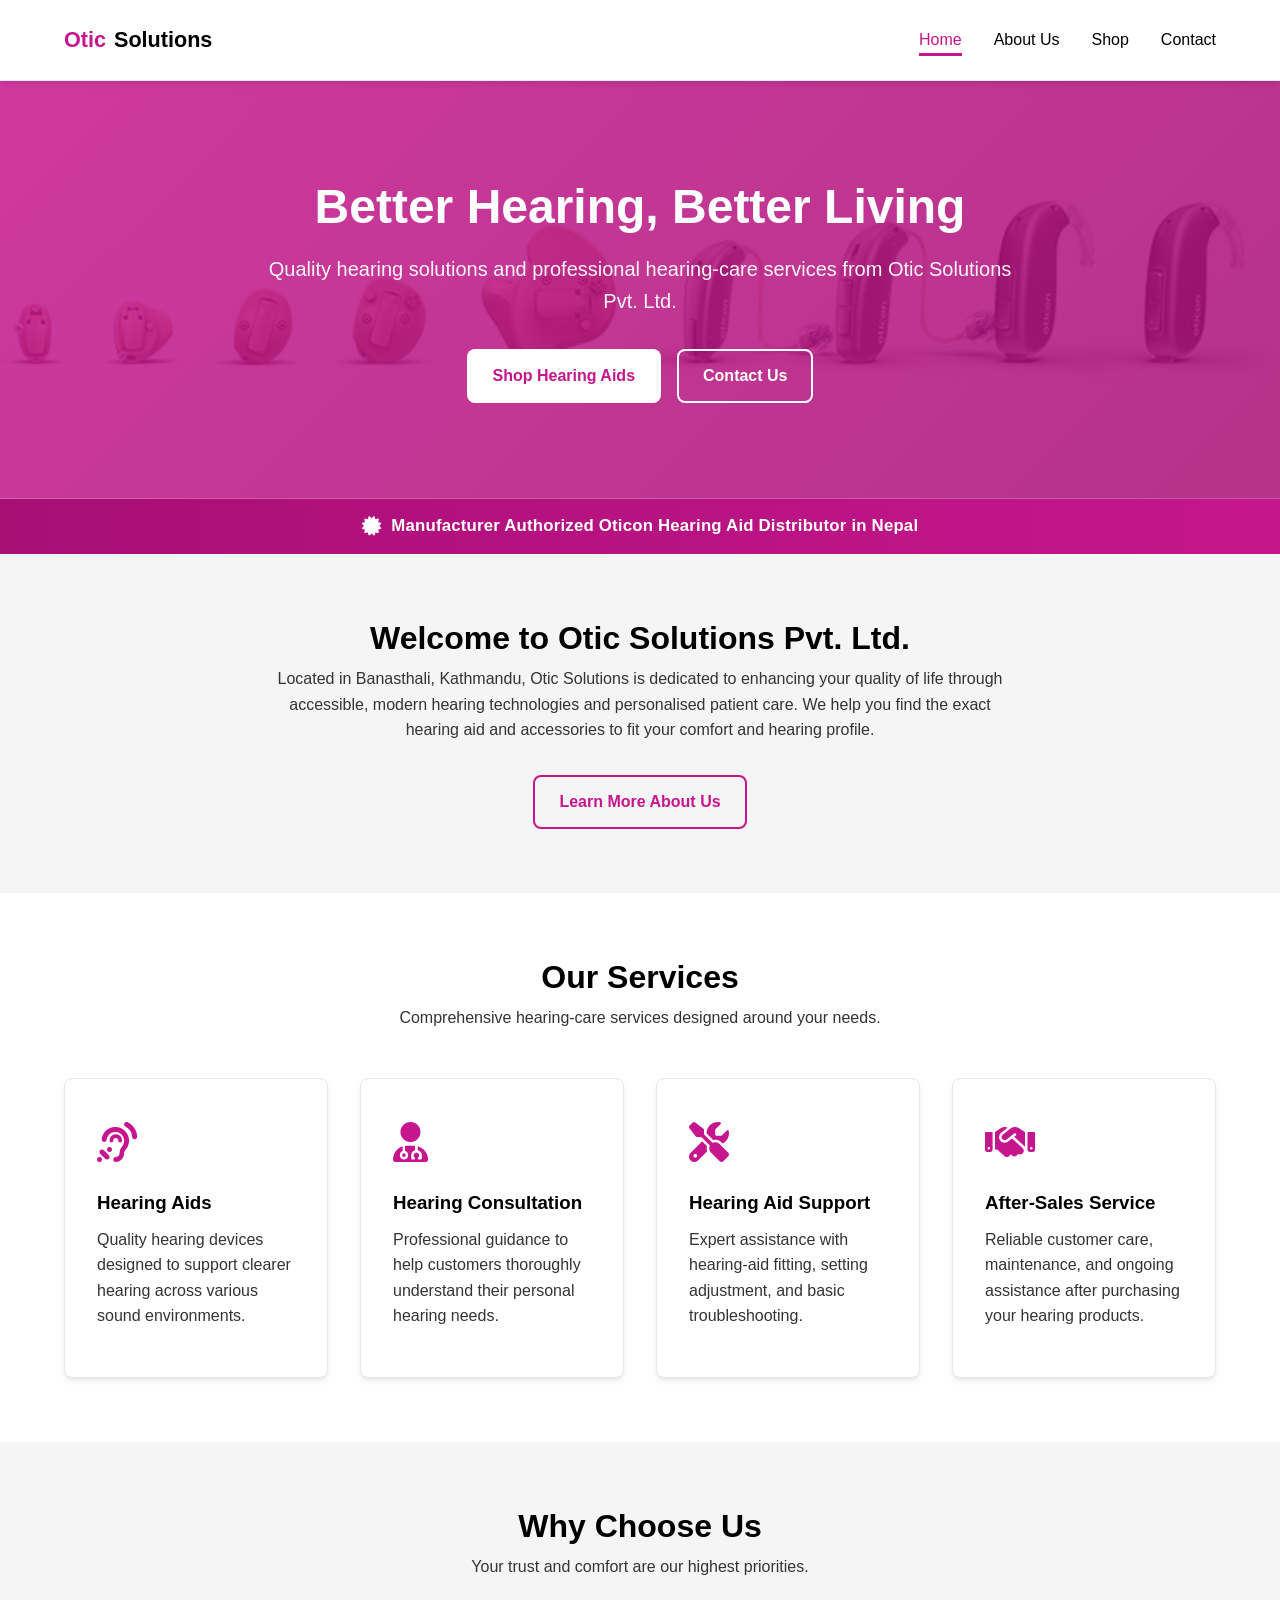
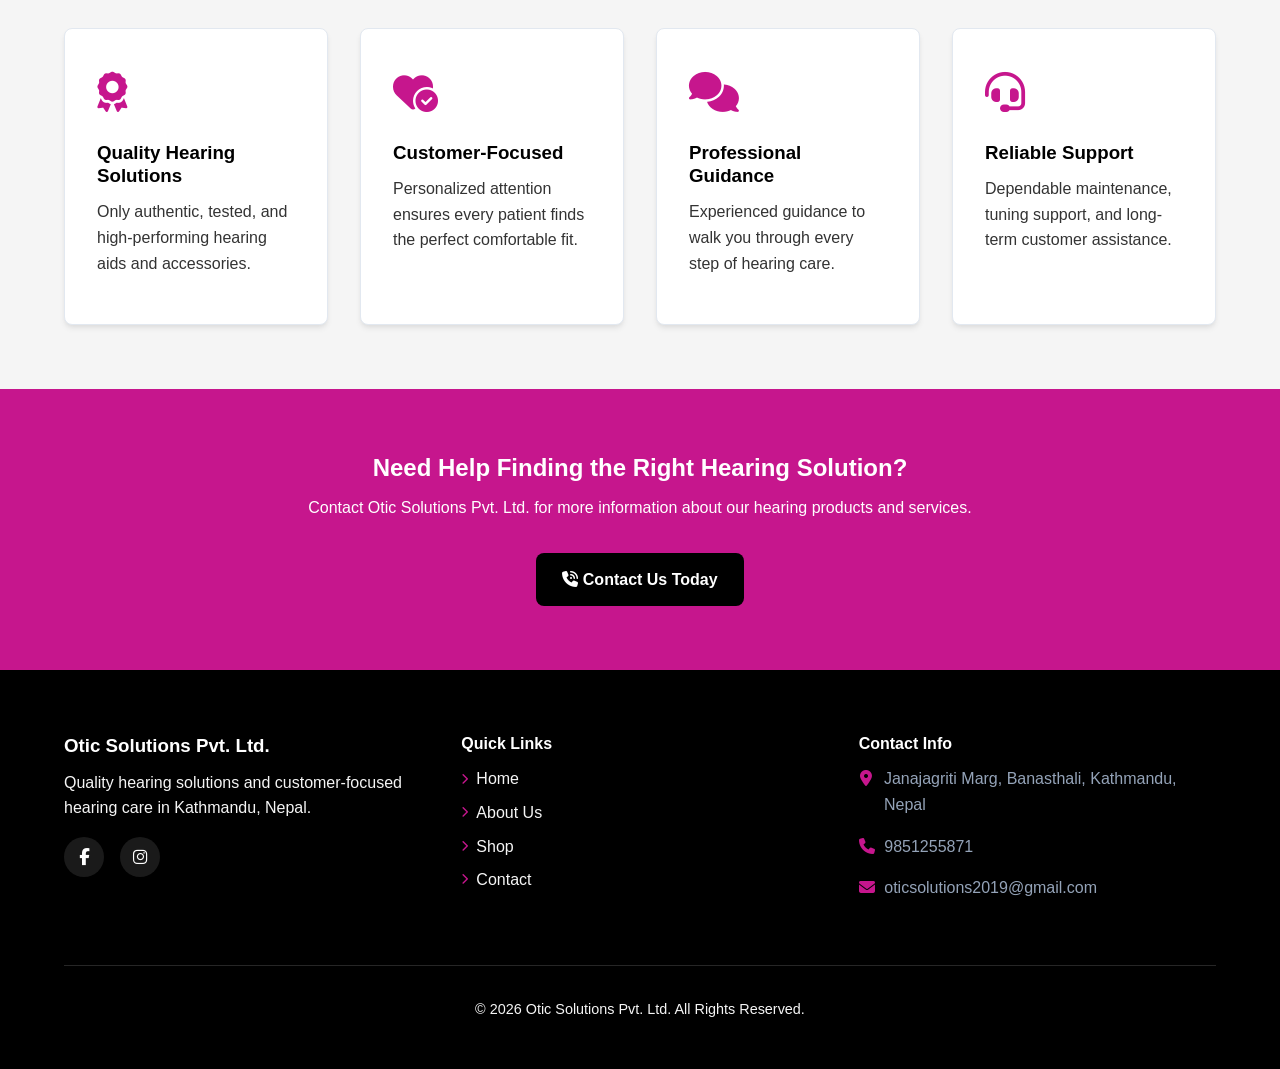
==== index.html @ f278d779 "first commit" ====
<!doctype html>
<html lang="en">
  <head>
    <meta charset="UTF-8" />
    <meta name="viewport" content="width=device-width, initial-scale=1.0" />
    <meta
      name="description"
      content="Otic Solutions Pvt. Ltd. provides quality hearing aids and expert hearing care services in Banasthali, Kathmandu, Nepal."
    />
    <title>Otic Solutions Pvt. Ltd.</title>
    <link
      rel="stylesheet"
      href="https://cdnjs.cloudflare.com/ajax/libs/font-awesome/6.5.2/css/all.min.css"
      integrity="sha512-Evv84Mr4kqVGRNSgIGL/F/aIDqQb7xQ2vcrdIwxfjThSH8CSR7PBEakCr51Ck+w+/U6swU2Im1vVX0SVk9ABhg=="
      crossorigin="anonymous"
      referrerpolicy="no-referrer"
    />
    <link rel="stylesheet" href="css/style.css" />
    <link rel="stylesheet" href="https://cdnjs.cloudflare.com/ajax/libs/font-awesome/6.5.2/css/all.min.css"
>
  </head>
  <body>
    <header class="header">
      <div class="container nav-container">
        <a href="index.html" class="logo">Otic <span>Solutions</span></a>
        <button
          class="hamburger"
          id="hamburger-btn"
          aria-label="Toggle navigation"
        >
          <span></span>
          <span></span>
          <span></span>
        </button>
        <ul class="nav-menu" id="nav-menu">
          <li><a href="index.html" class="nav-link active">Home</a></li>
          <li><a href="about.html" class="nav-link">About Us</a></li>
          <li><a href="shop.html" class="nav-link">Shop</a></li>
          <li><a href="contact.html" class="nav-link">Contact</a></li>
        </ul>
      </div>
    </header>

    <section class="hero">
      <div class="container hero-content">
        <h1>Better Hearing, Better Living</h1>
        <p>
          Quality hearing solutions and professional hearing-care services from
          Otic Solutions Pvt. Ltd.
        </p>
        <div class="hero-buttons">
          <a href="shop.html" class="btn btn-primary">Shop Hearing Aids</a>
          <a
            href="contact.html"
            class="btn btn-outline"
            style="color: white; border-color: white"
            >Contact Us</a
          >
        </div>
      </div>
    </section>

    <div class="trust-badge">
      <div class="container trust-badge-inner">
        <i class="fa-solid fa-certificate"></i>
        <span>Manufacturer Authorized Oticon Hearing Aid Distributor in Nepal</span>
      </div>
    </div>

    <section class="section">
      <div class="container" style="text-align: center; max-width: 800px">
        <h2 class="section-title">Welcome to Otic Solutions Pvt. Ltd.</h2>
        <p>
          Located in Banasthali, Kathmandu, Otic Solutions is dedicated to
          enhancing your quality of life through accessible, modern hearing
          technologies and personalised patient care. We help you find the exact
          hearing aid and accessories to fit your comfort and hearing profile.
        </p>
        <a href="about.html" class="btn btn-outline" style="margin-top: 1rem"
          >Learn More About Us</a
        >
      </div>
    </section>

    <section class="section" style="background-color: #fff">
      <div class="container">
        <h2 class="section-title">Our Services</h2>
        <p class="section-subtitle">
          Comprehensive hearing-care services designed around your needs.
        </p>
        <div class="grid grid-4">
          <div class="card">
            <div class="card-icon"><i class="fa-solid fa-ear-listen"></i></div>
            <h3>Hearing Aids</h3>
            <p>
              Quality hearing devices designed to support clearer hearing across
              various sound environments.
            </p>
          </div>
          <div class="card">
            <div class="card-icon"><i class="fa-solid fa-user-doctor"></i></div>
            <h3>Hearing Consultation</h3>
            <p>
              Professional guidance to help customers thoroughly understand
              their personal hearing needs.
            </p>
          </div>
          <div class="card">
            <div class="card-icon"><i class="fa-solid fa-screwdriver-wrench"></i></div>
            <h3>Hearing Aid Support</h3>
            <p>
              Expert assistance with hearing-aid fitting, setting adjustment,
              and basic troubleshooting.
            </p>
          </div>
          <div class="card">
            <div class="card-icon"><i class="fa-solid fa-handshake"></i></div>
            <h3>After-Sales Service</h3>
            <p>
              Reliable customer care, maintenance, and ongoing assistance after
              purchasing your hearing products.
            </p>
          </div>
        </div>
      </div>
    </section>

    <section class="section">
      <div class="container">
        <h2 class="section-title">Why Choose Us</h2>
        <p class="section-subtitle">
          Your trust and comfort are our highest priorities.
        </p>
        <div class="grid grid-4">
          <div class="card">
            <div class="card-icon"><i class="fa-solid fa-award"></i></div>
            <h3>Quality Hearing Solutions</h3>
            <p>
              Only authentic, tested, and high-performing hearing aids and
              accessories.
            </p>
          </div>
          <div class="card">
            <div class="card-icon"><i class="fa-solid fa-heart-circle-check"></i></div>
            <h3>Customer-Focused</h3>
            <p>
              Personalized attention ensures every patient finds the perfect
              comfortable fit.
            </p>
          </div>
          <div class="card">
            <div class="card-icon"><i class="fa-solid fa-comments"></i></div>
            <h3>Professional Guidance</h3>
            <p>
              Experienced guidance to walk you through every step of hearing
              care.
            </p>
          </div>
          <div class="card">
            <div class="card-icon"><i class="fa-solid fa-headset"></i></div>
            <h3>Reliable Support</h3>
            <p>
              Dependable maintenance, tuning support, and long-term customer
              assistance.
            </p>
          </div>
        </div>
      </div>
    </section>

    <section class="section cta-section">
      <div class="container">
        <h2>Need Help Finding the Right Hearing Solution?</h2>
        <p>
          Contact Otic Solutions Pvt. Ltd. for more information about our
          hearing products and services.
        </p>
        <a href="contact.html" class="btn"
          ><i class="fa-solid fa-phone-volume"></i> Contact Us Today</a
        >
      </div>
    </section>

    <div class="modal-overlay" id="cart-modal">
      <div class="modal-container">
        <button class="modal-close" id="cart-close-btn">&times;</button>
        <h2>Your Shopping Cart</h2>
        <div id="cart-items-container" style="margin-top: 1rem"></div>
        <div class="cart-summary">
          <span>Total:</span>
          <span id="cart-total-price">NPR 0</span>
        </div>
        <button
          class="btn btn-primary"
          id="checkout-btn"
          style="width: 100%; margin-top: 1rem"
        >
          Proceed to Order
        </button>

        <div
          id="checkout-form-container"
          style="
            display: none;
            margin-top: 2rem;
            border-top: 1px solid var(--border);
            padding-top: 1rem;
          "
        >
          <h3>Customer Details</h3>
          <div id="order-alert"></div>
          <form id="order-form">
            <div class="form-group">
              <label for="order-name">Full Name *</label>
              <input type="text" id="order-name" required />
            </div>
            <div class="form-group">
              <label for="order-phone">Phone Number *</label>
              <input type="tel" id="order-phone" required />
            </div>
            <div class="form-group">
              <label for="order-email">Email Address *</label>
              <input type="email" id="order-email" required />
            </div>
            <div class="form-group">
              <label for="order-address">Delivery Address *</label>
              <input type="text" id="order-address" required />
            </div>
            <div class="form-group">
              <label for="order-notes">Order Notes</label>
              <textarea id="order-notes" rows="2"></textarea>
            </div>
            <button type="submit" class="btn btn-primary" style="width: 100%">
              Place Demo Order
            </button>
          </form>
        </div>
      </div>
    </div>

    <footer class="footer">
      <div class="container">
        <div class="footer-grid">
          <div>
            <h3>Otic Solutions Pvt. Ltd.</h3>
            <p>
              Quality hearing solutions and customer-focused hearing care in
              Kathmandu, Nepal.
            </p>
            <div class="social-links">
              <a
                href="https://www.facebook.com/oticonhearingaidnepal"
                target="_blank"
                rel="noopener"
                class="social-btn"
                aria-label="Facebook"
                ><i class="fa-brands fa-facebook-f"></i
              ></a>
              <a
                href="https://www.instagram.com/oticsolutions2019/"
                target="_blank"
                rel="noopener"
                class="social-btn"
                aria-label="Instagram"
                ><i class="fa-brands fa-instagram"></i
              ></a>
            </div>
          </div>
          <div>
            <h4>Quick Links</h4>
            <ul class="footer-links">
              <li><a href="index.html"><i class="fa-solid fa-chevron-right"></i> Home</a></li>
              <li><a href="about.html"><i class="fa-solid fa-chevron-right"></i> About Us</a></li>
              <li><a href="shop.html"><i class="fa-solid fa-chevron-right"></i> Shop</a></li>
              <li><a href="contact.html"><i class="fa-solid fa-chevron-right"></i> Contact</a></li>
            </ul>
          </div>
          <div>
            <h4>Contact Info</h4>
            <p class="footer-contact-item">
              <i class="fa-solid fa-location-dot"></i> <a href="https://maps.app.goo.gl/Ei35cJYQdCSMB6tg8" style="color: #94a3b8">Janajagriti Marg,
              Banasthali, Kathmandu, Nepal</a>
            </p>
            <p class="footer-contact-item">
              <i class="fa-solid fa-phone"></i>
              <a href="tel:9851255871" style="color: #94a3b8">9851255871</a>
            </p>
            <p class="footer-contact-item">
              <i class="fa-solid fa-envelope"></i>
              <a
                href="mailto:oticsolutions2019@gmail.com"
                style="color: #94a3b8"
                >oticsolutions2019@gmail.com</a
              >
            </p>
          </div>
        </div>
        <div class="footer-bottom">
          <p>&copy; 2026 Otic Solutions Pvt. Ltd. All Rights Reserved.</p>
        </div>
      </div>
    </footer>

    <script src="js/script.js"></script>
  </body>
</html>
---- css/style.css ----
/* ==========================================================================
   Otic Solutions Pvt. Ltd. - Main Stylesheet
   Theme: Oticon Magenta Palette (#C6168D)
   ========================================================================== */

:root {
  --primary: #C6168D;
  --primary-dark: #A80F75;
  --black: #000000;
  --white: #FFFFFF;
  --light-gray: #F5F5F5;
  --border: #e2e8f0;
  --slate: #333333;
  --shadow: 0 4px 6px -1px rgba(0, 0, 0, 0.08), 0 2px 4px -1px rgba(0, 0, 0, 0.04);
  --shadow-lg: 0 10px 15px -3px rgba(0, 0, 0, 0.12), 0 4px 6px -2px rgba(0, 0, 0, 0.05);
  --radius: 8px;
  --transition: all 0.3s ease;
}

* {
  box-sizing: border-box;
  margin: 0;
  padding: 0;
}

body {
  font-family: -apple-system, BlinkMacSystemFont, "Segoe UI", Roboto, Helvetica, Arial, sans-serif;
  color: var(--slate);
  background-color: var(--light-gray);
  line-height: 1.6;
  display: flex;
  flex-direction: column;
  min-height: 100vh;
}

a {
  color: var(--primary);
  text-decoration: none;
  transition: var(--transition);
}

a:hover {
  color: var(--primary-dark);
}

img {
  max-width: 100%;
  height: auto;
  display: block;
}

/* Typography */
h1, h2, h3, h4 {
  color: var(--black);
  line-height: 1.25;
  margin-bottom: 0.75rem;
}

p {
  margin-bottom: 1rem;
}

/* Layout Container */
.container {
  width: 100%;
  max-width: 1200px;
  margin: 0 auto;
  padding: 0 1.5rem;
}

/* Section Styling */
.section {
  padding: 4rem 0;
}

.section-title {
  text-align: center;
  font-size: 2rem;
  margin-bottom: 0.5rem;
}

.section-subtitle {
  text-align: center;
  color: var(--slate);
  margin-bottom: 3rem;
  max-width: 600px;
  margin-left: auto;
  margin-right: auto;
}

/* Buttons */
.btn {
  display: inline-block;
  padding: 0.75rem 1.5rem;
  font-size: 1rem;
  font-weight: 600;
  border-radius: var(--radius);
  border: 2px solid transparent;
  cursor: pointer;
  transition: var(--transition);
  text-align: center;
}

.btn-primary {
  background-color: var(--primary);
  color: var(--white);
}

.btn-primary:hover {
  background-color: var(--primary-dark);
  color: var(--white);
}

.btn-outline {
  background-color: transparent;
  border-color: var(--primary);
  color: var(--primary);
}

.btn-outline:hover {
  background-color: var(--primary);
  color: var(--white);
}

.btn-secondary {
  background-color: var(--white);
  color: var(--black);
  border-color: var(--border);
}

.btn-secondary:hover {
  background-color: var(--border);
}

/* Navigation Bar */
.header {
  background-color: var(--white);
  border-bottom: 1px solid var(--border);
  position: sticky;
  top: 0;
  z-index: 1000;
  box-shadow: var(--shadow);
}

.nav-container {
  display: flex;
  justify-content: space-between;
  align-items: center;
  height: 80px;
}

.logo {
  font-size: 1.35rem;
  font-weight: 700;
  color: var(--primary);
  display: flex;
  align-items: center;
  gap: 0.5rem;
}

.logo span {
  color: var(--black);
}

.nav-menu {
  display: flex;
  list-style: none;
  align-items: center;
  gap: 2rem;
}

.nav-link {
  color: var(--black);
  font-weight: 500;
  padding: 0.5rem 0;
  position: relative;
}

.nav-link:hover,
.nav-link.active {
  color: var(--primary);
}

.nav-link.active::after {
  content: "";
  position: absolute;
  bottom: 0;
  left: 0;
  width: 100%;
  height: 3px;
  background-color: var(--primary);
}

.cart-icon-btn {
  position: relative;
  background: none;
  border: none;
  cursor: pointer;
  font-size: 1.1rem;
  font-weight: 600;
  color: var(--black);
  display: flex;
  align-items: center;
  gap: 0.3rem;
}

.cart-icon-btn:hover {
  color: var(--primary);
}

.cart-badge {
  background-color: var(--primary);
  color: var(--white);
  font-size: 0.75rem;
  padding: 0.15rem 0.5rem;
  border-radius: 999px;
}

.hamburger {
  display: none;
  background: none;
  border: none;
  cursor: pointer;
  flex-direction: column;
  gap: 5px;
}

.hamburger span {
  width: 25px;
  height: 3px;
  background-color: var(--black);
  border-radius: 2px;
  transition: var(--transition);
}

/* Hero Section */
.hero {
  background-color: var(--primary);
  background-image: linear-gradient(
      135deg,
      rgba(198, 22, 141, 0.85),
      rgba(168, 15, 117, 0.85)
    ),
    url('../img/oticon.png');
  background-size: cover, 100%;
  background-position: center, center;
  background-repeat: no-repeat, no-repeat;
  color: var(--white);
  padding: 6rem 0;
  text-align: center;
}

.hero-content {
  max-width: 800px;
  margin: 0 auto;
}

.hero h1 {
  color: var(--white);
  font-size: 3rem;
  margin-bottom: 1rem;
}

.hero p {
  font-size: 1.25rem;
  margin-bottom: 2rem;
  opacity: 0.95;
}

.hero-buttons {
  display: flex;
  gap: 1rem;
  justify-content: center;
  flex-wrap: wrap;
}

/* Hero buttons need their own contrast rules since the hero background
   is the same pink as --primary, which made .btn-primary blend in. */
.hero-buttons .btn-primary {
  background-color: var(--white);
  color: var(--primary);
}

.hero-buttons .btn-primary:hover {
  background-color: var(--primary-dark);
  color: var(--white);
}

.hero-buttons .btn-outline {
  background-color: transparent;
  color: var(--white);
  border-color: var(--white);
}

.hero-buttons .btn-outline:hover {
  background-color: var(--white);
  color: var(--primary);
  border-color: var(--white);
}

/* Grid Layouts */
.grid {
  display: grid;
  gap: 2rem;
}

.grid-2 { grid-template-columns: repeat(2, 1fr); }
.grid-3 { grid-template-columns: repeat(3, 1fr); }
.grid-4 { grid-template-columns: repeat(4, 1fr); }

/* Cards */
.card {
  background: var(--white);
  padding: 2rem;
  border-radius: var(--radius);
  border: 1px solid var(--border);
  box-shadow: var(--shadow);
  transition: var(--transition);
}

.card:hover {
  transform: translateY(-4px);
  box-shadow: var(--shadow-lg);
  border-color: rgba(198, 22, 141, 0.3);
}

.card-icon {
  font-size: 2.5rem;
  color: var(--primary);
  margin-bottom: 1rem;
}

/* Eyebrow / Kicker Label */
.eyebrow {
  display: block;
  font-size: 0.75rem;
  font-weight: 700;
  text-transform: uppercase;
  letter-spacing: 1.5px;
  color: var(--primary);
  margin-bottom: 0.6rem;
}

/* ==========================================================================
   Mission Section - Decorative Background, Stats & 3D Scroll Timeline
   ========================================================================== */

.mission-section {
  position: relative;
  overflow: hidden;
}

.mission-section::before,
.mission-section::after {
  content: "";
  position: absolute;
  border-radius: 50%;
  pointer-events: none;
  z-index: 0;
}

.mission-section::before {
  width: 340px;
  height: 340px;
  top: -140px;
  right: -120px;
  background: radial-gradient(circle, rgba(198, 22, 141, 0.09), transparent 70%);
}

.mission-section::after {
  width: 260px;
  height: 260px;
  bottom: -120px;
  left: -100px;
  background: radial-gradient(circle, rgba(198, 22, 141, 0.06), transparent 70%);
}

.mission-section .container {
  position: relative;
  z-index: 1;
}

.stats-grid {
  display: grid;
  grid-template-columns: repeat(3, 1fr);
  gap: 2rem;
  max-width: 640px;
  margin: 3rem auto 0;
}

.stat-item {
  opacity: 0;
  transform: translateY(24px);
  transition: opacity 0.6s ease, transform 0.6s ease;
}

.stat-item.in-view {
  opacity: 1;
  transform: translateY(0);
}

.stat-icon {
  width: 44px;
  height: 44px;
  margin: 0 auto 0.75rem;
  border-radius: 50%;
  background: rgba(198, 22, 141, 0.1);
  color: var(--primary);
  display: flex;
  align-items: center;
  justify-content: center;
  font-size: 1.1rem;
}

.stat-number {
  font-size: 2.25rem;
  font-weight: 800;
  color: var(--primary);
  line-height: 1.1;
}

.stat-label {
  font-size: 0.8rem;
  color: var(--slate);
  text-transform: uppercase;
  letter-spacing: 0.5px;
  margin-top: 0.35rem;
}

/* --- 3D Zooming Scroll Timeline --- */

.timeline-section {
  position: relative;
}

.timeline-3d-container {
  position: relative;
  max-width: 780px;
  margin: 3.5rem auto 0;
  padding: 0.5rem 0;
  perspective: 1200px;
}

.timeline-connector {
  position: absolute;
  top: 0;
  bottom: 0;
  left: 50%;
  width: 2px;
  background: var(--border);
  transform: translateX(-50%);
}

.timeline-steps {
  position: relative;
  display: flex;
  flex-direction: column;
  gap: 4.5rem;
}

.timeline-row {
  position: relative;
  display: flex;
  align-items: center;
  gap: 2rem;
}

.timeline-text {
  flex: 1;
}

.timeline-text-right { text-align: right; }
.timeline-text-left { text-align: left; }

.timeline-text h3 {
  font-size: 1.1rem;
  margin-bottom: 0.4rem;
}

.timeline-text p {
  font-size: 0.9rem;
  color: var(--slate);
  margin-bottom: 0;
}

.timeline-spacer {
  flex: 1;
}

.badge-3d {
  width: 56px;
  height: 56px;
  border-radius: 50%;
  background-color: var(--primary);
  color: var(--white);
  display: flex;
  align-items: center;
  justify-content: center;
  font-weight: 700;
  font-size: 1.1rem;
  box-shadow: var(--shadow-lg);
  z-index: 2;
  flex-shrink: 0;
  transition: transform 0.5s ease, box-shadow 0.5s ease, background-color 0.5s ease;
}

/* Enable 3D perspective depth on scroll */
.timeline-item-3d {
  opacity: 0.25;
  transform: scale(0.85) translateZ(-80px) rotateX(8deg);
  filter: blur(2px);
  transition: transform 0.6s cubic-bezier(0.16, 1, 0.3, 1),
              opacity 0.6s cubic-bezier(0.16, 1, 0.3, 1),
              filter 0.6s cubic-bezier(0.16, 1, 0.3, 1);
  will-change: transform, opacity, filter;
}

.timeline-item-3d.active-3d {
  opacity: 1;
  transform: scale(1.06) translateZ(40px) rotateX(0deg);
  filter: blur(0px);
}

.timeline-item-3d.active-3d .badge-3d {
  transform: scale(1.25);
  box-shadow: 0 0 25px rgba(198, 22, 141, 0.55), 0 10px 20px rgba(0, 0, 0, 0.15);
  background-color: var(--primary-dark);
}

@media (prefers-reduced-motion: reduce) {
  .timeline-item-3d {
    opacity: 1;
    transform: none;
    filter: none;
    transition: none;
  }
  .stat-item {
    opacity: 1;
    transform: none;
  }
}

@media (max-width: 768px) {
  .timeline-connector {
    left: 28px;
  }

  .timeline-row {
    flex-direction: column;
    align-items: flex-start;
    padding-left: 68px;
  }

  .timeline-spacer {
    display: none;
  }

  .badge-3d {
    position: absolute;
    left: 0;
    top: 0;
  }

  .timeline-text-right,
  .timeline-text-left {
    text-align: left;
  }

  .stats-grid {
    gap: 1.25rem;
  }
}

@media (max-width: 480px) {
  .stats-grid {
    grid-template-columns: 1fr;
    gap: 1.5rem;
    max-width: 260px;
  }
}

/* Scroll fade-in for value cards */
.fade-in-up {
  opacity: 0;
  transform: translateY(24px);
  transition: opacity 0.6s ease, transform 0.6s ease;
}

.fade-in-up.in-view {
  opacity: 1;
  transform: translateY(0);
}

/* Product Cards */
.product-card {
  background: var(--white);
  border-radius: var(--radius);
  border: 1px solid var(--border);
  overflow: hidden;
  box-shadow: var(--shadow);
  display: flex;
  flex-direction: column;
  transition: var(--transition);
}

.product-card:hover {
  transform: translateY(-4px);
  box-shadow: var(--shadow-lg);
}

.product-img {
  width: 100%;
  height: 220px;
  object-fit: cover;
  background-color: var(--light-gray);
}

.product-info {
  padding: 1.5rem;
  display: flex;
  flex-direction: column;
  flex-grow: 1;
}

.product-title {
  font-size: 1.15rem;
  margin-bottom: 0.5rem;
}

.product-desc {
  font-size: 0.9rem;
  color: var(--slate);
  margin-bottom: 1rem;
  flex-grow: 1;
}

.product-bottom {
  display: flex;
  justify-content: space-between;
  align-items: center;
  margin-top: auto;
}

.product-price {
  font-size: 1.1rem;
  font-weight: 700;
  color: var(--primary);
}

/* CTA Section */
.cta-section {
  background-color: var(--primary);
  color: var(--white);
  text-align: center;
}

.cta-section h2 {
  color: var(--white);
}

.cta-section .btn {
  background-color: var(--black);
  color: var(--white);
  margin-top: 1rem;
}

.cta-section .btn:hover {
  background-color: var(--white);
  color: var(--primary);
}

/* Shop Controls */
.shop-controls {
  display: flex;
  justify-content: space-between;
  align-items: center;
  margin-bottom: 2rem;
  gap: 1rem;
  flex-wrap: wrap;
}

.search-bar {
  flex-grow: 1;
  max-width: 400px;
}

.search-bar input,
.filter-select {
  width: 100%;
  padding: 0.75rem 1rem;
  border: 1px solid var(--border);
  border-radius: var(--radius);
  font-size: 1rem;
  outline: none;
}

.search-bar input:focus {
  border-color: var(--primary);
}

.filter-buttons {
  display: flex;
  gap: 0.5rem;
  flex-wrap: wrap;
}

.filter-btn {
  padding: 0.5rem 1rem;
  border: 1px solid var(--border);
  background-color: var(--white);
  color: var(--black);
  border-radius: var(--radius);
  cursor: pointer;
  font-weight: 500;
  transition: var(--transition);
}

.filter-btn:hover {
  border-color: var(--primary);
  color: var(--primary);
}

.filter-btn.active {
  background-color: var(--primary);
  color: var(--white);
  border-color: var(--primary);
}

/* Cart Modal / Panel */
.modal-overlay {
  position: fixed;
  top: 0;
  left: 0;
  width: 100%;
  height: 100%;
  background: rgba(0, 0, 0, 0.6);
  display: none;
  justify-content: center;
  align-items: center;
  z-index: 2000;
  padding: 1rem;
}

.modal-overlay.active {
  display: flex;
}

.modal-container {
  background: var(--white);
  border-radius: var(--radius);
  width: 100%;
  max-width: 600px;
  max-height: 90vh;
  overflow-y: auto;
  padding: 2rem;
  position: relative;
}

.modal-close {
  position: absolute;
  top: 1rem;
  right: 1rem;
  background: none;
  border: none;
  font-size: 1.5rem;
  cursor: pointer;
  color: var(--black);
}

.modal-close:hover {
  color: var(--primary);
}

.cart-item {
  display: flex;
  justify-content: space-between;
  align-items: center;
  padding: 1rem 0;
  border-bottom: 1px solid var(--border);
}

.cart-controls {
  display: flex;
  align-items: center;
  gap: 0.5rem;
}

.qty-btn {
  width: 28px;
  height: 28px;
  border: 1px solid var(--border);
  background: var(--light-gray);
  color: var(--black);
  border-radius: 4px;
  cursor: pointer;
  font-weight: bold;
}

.qty-btn:hover {
  background: var(--primary);
  color: var(--white);
  border-color: var(--primary);
}

.cart-summary {
  margin-top: 1.5rem;
  padding-top: 1rem;
  border-top: 2px solid var(--border);
  display: flex;
  justify-content: space-between;
  font-size: 1.2rem;
  font-weight: 700;
}

.cart-summary span:last-child {
  color: var(--primary);
}

/* Form Styling */
.form-group {
  margin-bottom: 1.25rem;
}

.form-group label {
  display: block;
  margin-bottom: 0.5rem;
  font-weight: 600;
  color: var(--black);
}

.form-group input,
.form-group textarea,
.form-group select {
  width: 100%;
  padding: 0.75rem;
  border: 1px solid var(--border);
  border-radius: var(--radius);
  font-size: 1rem;
  outline: none;
}

.form-group input:focus,
.form-group textarea:focus {
  border-color: var(--primary);
}

.form-group textarea {
  resize: none;
  min-height: 150px;
}

.alert-message {
  padding: 1rem;
  border-radius: var(--radius);
  margin-bottom: 1rem;
  display: none;
}

.alert-success {
  background-color: #fdf2f9;
  color: var(--primary-dark);
  border: 1px solid var(--primary);
}

.alert-error {
  background-color: #fee2e2;
  color: #991b1b;
  border: 1px solid #fca5a5;
}

/* Footer */
.footer {
  background-color: var(--black);
  color: var(--light-gray);
  margin-top: auto;
  padding: 4rem 0 2rem 0;
}

.footer h3, .footer h4 {
  color: var(--white);
}

.footer-grid {
  display: grid;
  grid-template-columns: repeat(auto-fit, minmax(220px, 1fr));
  gap: 2.5rem;
  margin-bottom: 3rem;
}

.footer-links {
  list-style: none;
}

.footer-links li {
  margin-bottom: 0.5rem;
}

.footer-links a {
  color: var(--light-gray);
}

.footer-links a:hover {
  color: var(--primary);
}

.social-links {
  display: flex;
  gap: 1rem;
  margin-top: 1rem;
}

.social-btn:hover {
  background-color: var(--primary);
  color: var(--white);
}

.footer-bottom {
  text-align: center;
  padding-top: 2rem;
  border-top: 1px solid rgba(255, 255, 255, 0.15);
  font-size: 0.9rem;
  color: var(--light-gray);
}

/* Inner Page Header Banner (Contact, About, Shop, etc.) */
.page-header {
  background-color: var(--primary);
  background-image: linear-gradient(
      135deg,
      rgba(198, 22, 141, 0.88),
      rgba(168, 15, 117, 0.88)
    ),
    url("../img/oticon.png");
  background-size: cover, 100%;
  background-position: center, center;
  background-repeat: no-repeat, no-repeat;
  color: var(--white);
  padding: 3.5rem 0;
  text-align: center;
}

.page-header i {
  font-size: 2rem;
  margin-bottom: 0.75rem;
  display: inline-block;
}

.page-header h1 {
  color: var(--white);
  font-size: 2.3rem;
  margin-bottom: 0.5rem;
}

.page-header p {
  opacity: 0.92;
  max-width: 600px;
  margin: 0 auto;
  font-size: 1.05rem;
}

/* Icons inside form labels */
.form-group label i {
  color: var(--primary);
  width: 1.1rem;
  text-align: center;
}

/* Trust / Authorization Badge Strip */
.trust-badge {
  background: linear-gradient(90deg, var(--primary-dark), var(--primary));
  color: var(--white);
  padding: 0.9rem 0;
}

.trust-badge-inner {
  display: flex;
  align-items: center;
  justify-content: center;
  gap: 0.65rem;
  text-align: center;
  font-weight: 600;
  font-size: 1.05rem;
  letter-spacing: 0.2px;
}

.trust-badge-inner i {
  font-size: 1.2rem;
}

/* Footer contact rows with icons */
.footer-contact-item {
  display: flex;
  align-items: flex-start;
  gap: 0.6rem;
}

.footer-contact-item i {
  color: var(--primary);
  margin-top: 0.25rem;
  width: 1rem;
  text-align: center;
}

.footer-links a {
  display: flex;
  align-items: center;
  gap: 0.5rem;
}

.footer-links a i {
  font-size: 0.7rem;
  color: var(--primary);
}

/* Social buttons as circular icon buttons */
.social-btn {
  display: inline-flex;
  align-items: center;
  justify-content: center;
  width: 40px;
  height: 40px;
  padding: 0;
  background-color: rgba(255, 255, 255, 0.1);
  color: var(--white);
  border-radius: 50%;
  font-size: 1.05rem;
}

/* Locked (disabled) form fields after a successful send */
.form-group input:disabled,
.form-group textarea:disabled {
  background-color: var(--light-gray);
  color: var(--slate);
  cursor: not-allowed;
  opacity: 0.85;
  border-color: var(--border);
}

/* ==========================================================================
   Authentication UI
   ========================================================================== */

/* Utility: hides any element regardless of its normal display value */
.hidden {
  display: none !important;
}

/* Nav login / logout buttons sized to sit comfortably in the navbar */
.nav-auth-btn {
  padding: 0.5rem 1rem;
  font-size: 0.9rem;
  display: inline-flex;
  align-items: center;
  gap: 0.4rem;
  white-space: nowrap;
}

.nav-account-item {
  display: flex;
  align-items: center;
}

.nav-account-label {
  font-size: 0.9rem;
  font-weight: 600;
  color: var(--slate);
  background-color: var(--light-gray);
  border: 1px solid var(--border);
  border-radius: 999px;
  padding: 0.35rem 0.9rem;
  max-width: 200px;
  overflow: hidden;
  text-overflow: ellipsis;
  white-space: nowrap;
}

.admin-link {
  color: var(--primary) !important;
  font-weight: 700;
}

/* Auth modal */
.auth-modal-container {
  max-width: 440px;
}

.auth-tabs {
  display: flex;
  border-bottom: 2px solid var(--border);
  margin-bottom: 1.5rem;
}

.auth-tab {
  flex: 1;
  background: none;
  border: none;
  padding: 0.75rem 0;
  font-size: 1rem;
  font-weight: 600;
  color: var(--slate);
  cursor: pointer;
  border-bottom: 3px solid transparent;
  margin-bottom: -2px;
  transition: var(--transition);
}

.auth-tab.active {
  color: var(--primary);
  border-bottom-color: var(--primary);
}

.auth-form.hidden {
  display: none;
}

.auth-switch-text {
  text-align: center;
  margin-top: 1rem;
  margin-bottom: 0;
  font-size: 0.9rem;
}

.auth-switch-text a {
  font-weight: 600;
  cursor: pointer;
}

#auth-message.alert-message {
  display: none;
}

/* Logout confirmation toast */
.toast-message {
  position: fixed;
  bottom: 1.5rem;
  left: 50%;
  transform: translateX(-50%) translateY(20px);
  background-color: var(--black);
  color: var(--white);
  padding: 0.85rem 1.5rem;
  border-radius: var(--radius);
  box-shadow: var(--shadow-lg);
  font-weight: 600;
  z-index: 3000;
  opacity: 0;
  transition: opacity 0.3s ease, transform 0.3s ease;
}

.toast-message.visible {
  opacity: 1;
  transform: translateX(-50%) translateY(0);
}

/* Responsive Media Queries */
@media (max-width: 992px) {
  .grid-4 { grid-template-columns: repeat(2, 1fr); }
  .grid-3 { grid-template-columns: repeat(2, 1fr); }
}

@media (max-width: 768px) {
  .hamburger { display: flex; }
  
  .nav-menu {
    position: absolute;
    top: 80px;
    left: 0;
    width: 100%;
    background-color: var(--white);
    flex-direction: column;
    padding: 1.5rem;
    gap: 1rem;
    border-bottom: 1px solid var(--border);
    box-shadow: var(--shadow-lg);
    display: none;
  }

  .nav-menu.active { display: flex; }

  .nav-menu li { width: 100%; }

  .nav-auth-btn {
    width: 100%;
    justify-content: center;
  }

  .nav-account-item {
    justify-content: center;
  }

  .nav-account-label {
    max-width: 100%;
    text-align: center;
  }

  .grid-2, .grid-3, .grid-4 { grid-template-columns: 1fr; }
  
  .hero h1 { font-size: 2.2rem; }
  .hero p { font-size: 1rem; }
  
  .shop-controls { flex-direction: column; align-items: stretch; }
  .search-bar { max-width: 100%; }
}

/* Small-screen refinements (phones) */
@media (max-width: 480px) {
  .page-header {
    padding: 2.5rem 0;
  }

  .page-header i {
    font-size: 1.6rem;
  }

  .page-header h1 {
    font-size: 1.6rem;
  }

  .page-header p {
    font-size: 0.95rem;
  }

  .hero {
    padding: 4rem 0;
  }

  .hero h1 {
    font-size: 1.6rem;
  }

  .hero p {
    font-size: 0.95rem;
  }

  .section {
    padding: 2.5rem 0;
  }

  .section-title {
    font-size: 1.5rem;
  }

  .card {
    padding: 1.25rem;
  }

  .social-links {
    flex-direction: column;
    align-items: stretch;
  }

  .social-links .btn {
    width: 100%;
  }

  .hero-buttons {
    flex-direction: column;
    align-items: stretch;
  }

  .trust-badge-inner {
    font-size: 0.9rem;
  }
}

/* ==========================================================================
   Shop Page - Battery Order Modal
   ========================================================================== */

.battery-powers {
  font-size: 0.9rem;
  color: var(--slate);
  margin-bottom: 1rem;
}

.order-modal-container {
  max-width: 520px;
  text-align: left;
}

/* Quantity Stepper */
.qty-selector {
  display: flex;
  align-items: center;
  gap: 1rem;
}

.qty-selector .qty-btn {
  width: 36px;
  height: 36px;
  font-size: 1.1rem;
}

.qty-selector #order-qty-value,
.qty-selector span {
  min-width: 1.5rem;
  text-align: center;
  font-weight: 700;
  font-size: 1.1rem;
}

/* Delivery / Payment toggle options */
.option-toggle {
  display: flex;
  gap: 0.75rem;
  flex-wrap: wrap;
}

.option-pill {
  display: flex;
  align-items: center;
  gap: 0.5rem;
  padding: 0.6rem 1rem;
  border: 1px solid var(--border);
  border-radius: var(--radius);
  cursor: pointer;
  font-weight: 500;
  transition: var(--transition);
  flex: 1;
  min-width: 140px;
  justify-content: center;
}

.option-pill:has(input:checked) {
  border-color: var(--primary);
  background-color: #fdf2f9;
  color: var(--primary-dark);
}

.option-pill input {
  accent-color: var(--primary);
}

/* QR Code */
.qr-image {
  max-width: 220px;
  margin: 0 auto;
  border: 1px solid var(--border);
  border-radius: var(--radius);
  padding: 0.5rem;
  background: var(--white);
}

/* Order Summary */
.order-summary-box {
  background-color: var(--light-gray);
  border: 1px solid var(--border);
  border-radius: var(--radius);
  padding: 1.25rem;
  margin-top: 1.5rem;
}

.order-summary-box h3 {
  margin-bottom: 0.75rem;
  font-size: 1.05rem;
}

.summary-row {
  display: flex;
  justify-content: space-between;
  gap: 1rem;
  padding: 0.35rem 0;
  font-size: 0.92rem;
  border-bottom: 1px dashed var(--border);
}

.summary-row span:first-child {
  color: var(--slate);
}

.summary-row span:last-child {
  font-weight: 600;
  text-align: right;
}

.summary-row.summary-total {
  border-bottom: none;
  border-top: 2px solid var(--border);
  margin-top: 0.35rem;
  padding-top: 0.6rem;
  font-size: 1.1rem;
}

.summary-row.summary-total span {
  color: var(--primary);
  font-weight: 700;
}

/* Responsive tweaks for the order modal */
@media (max-width: 480px) {
  .option-pill {
    min-width: 100%;
  }
}

/* Proof of Payment Upload */
.file-upload-input {
  position: absolute;
  width: 1px;
  height: 1px;
  overflow: hidden;
  opacity: 0;
}

.file-upload-row {
  display: flex;
  align-items: center;
  gap: 0.85rem;
  flex-wrap: wrap;
}

.file-upload-btn {
  padding: 0.6rem 1rem;
  display: inline-flex;
  align-items: center;
  gap: 0.5rem;
  white-space: nowrap;
}

.file-upload-filename {
  font-size: 0.88rem;
  color: var(--slate);
  overflow: hidden;
  text-overflow: ellipsis;
}

.payment-screenshot-preview {
  display: none;
  margin-top: 0.85rem;
}

.payment-screenshot-preview.visible {
  display: block;
}

.payment-screenshot-preview img {
  max-width: 200px;
  max-height: 200px;
  border: 1px solid var(--border);
  border-radius: var(--radius);
  object-fit: cover;
}
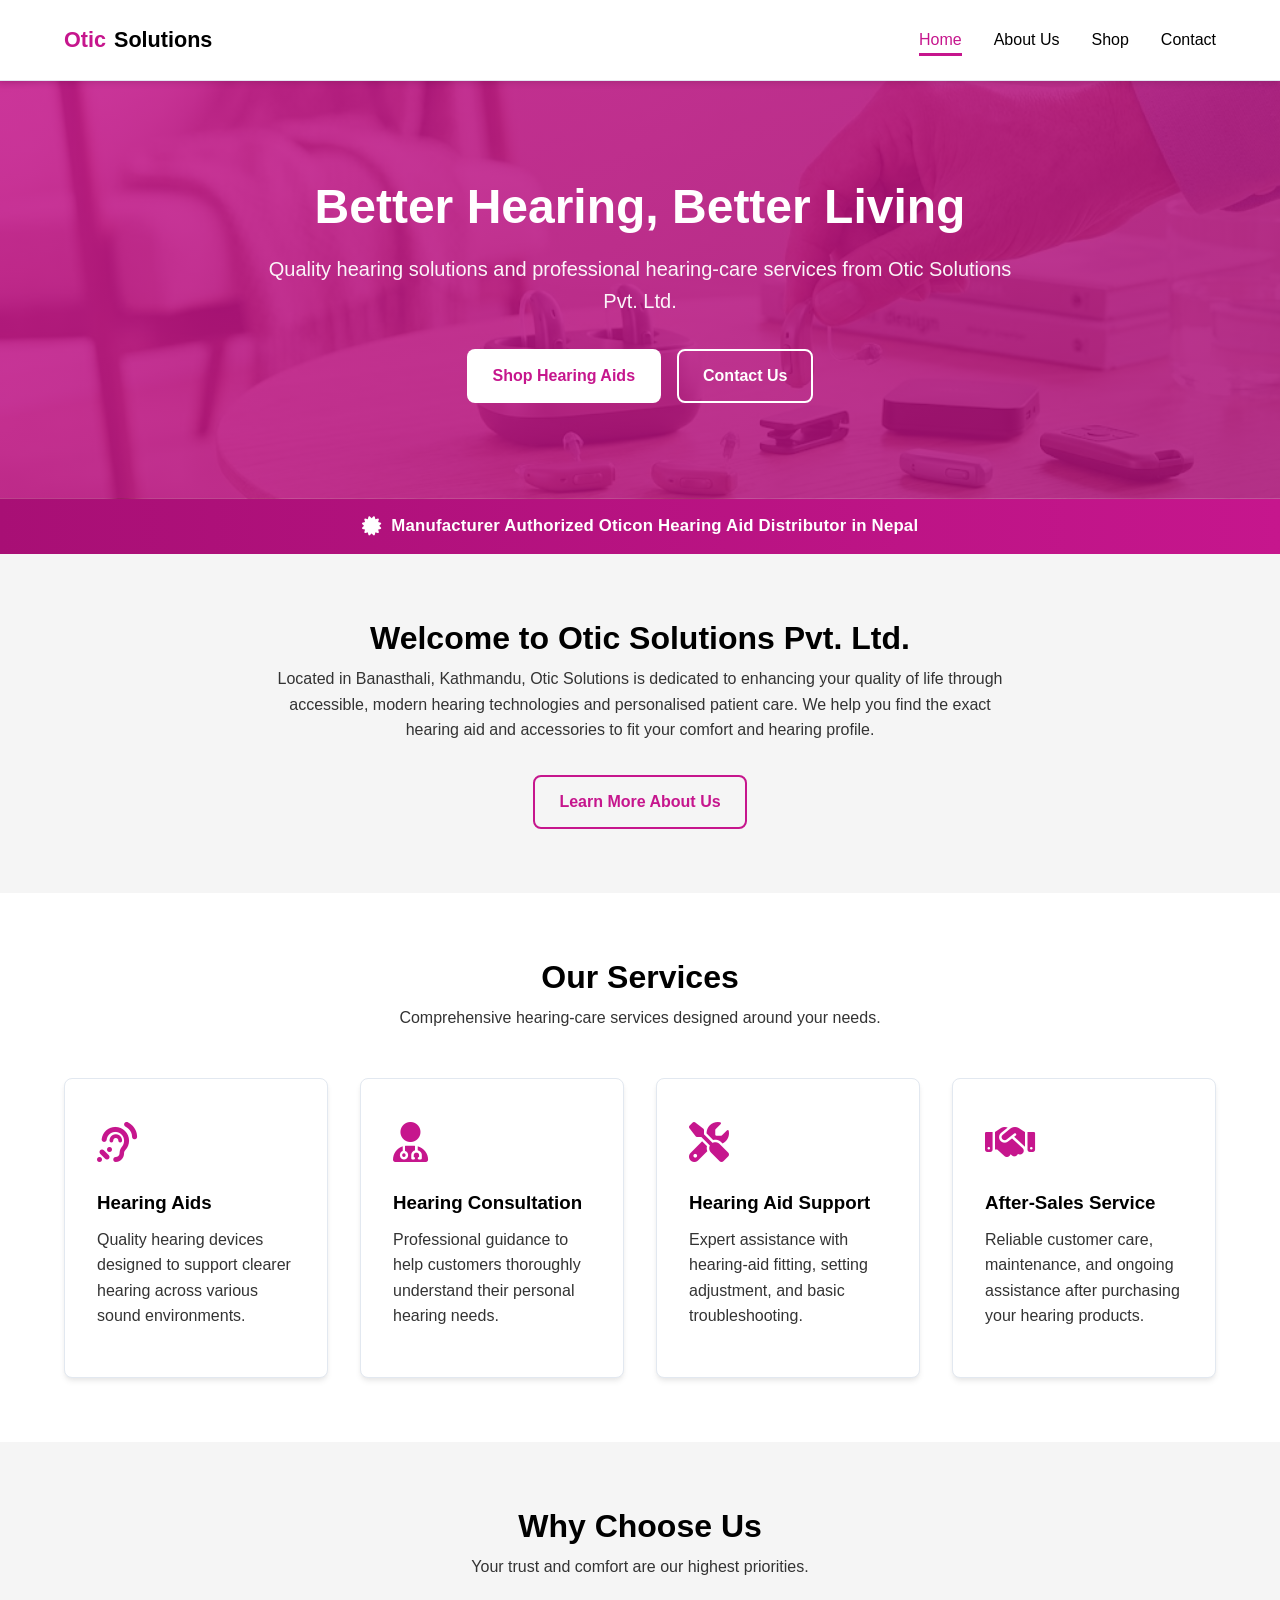
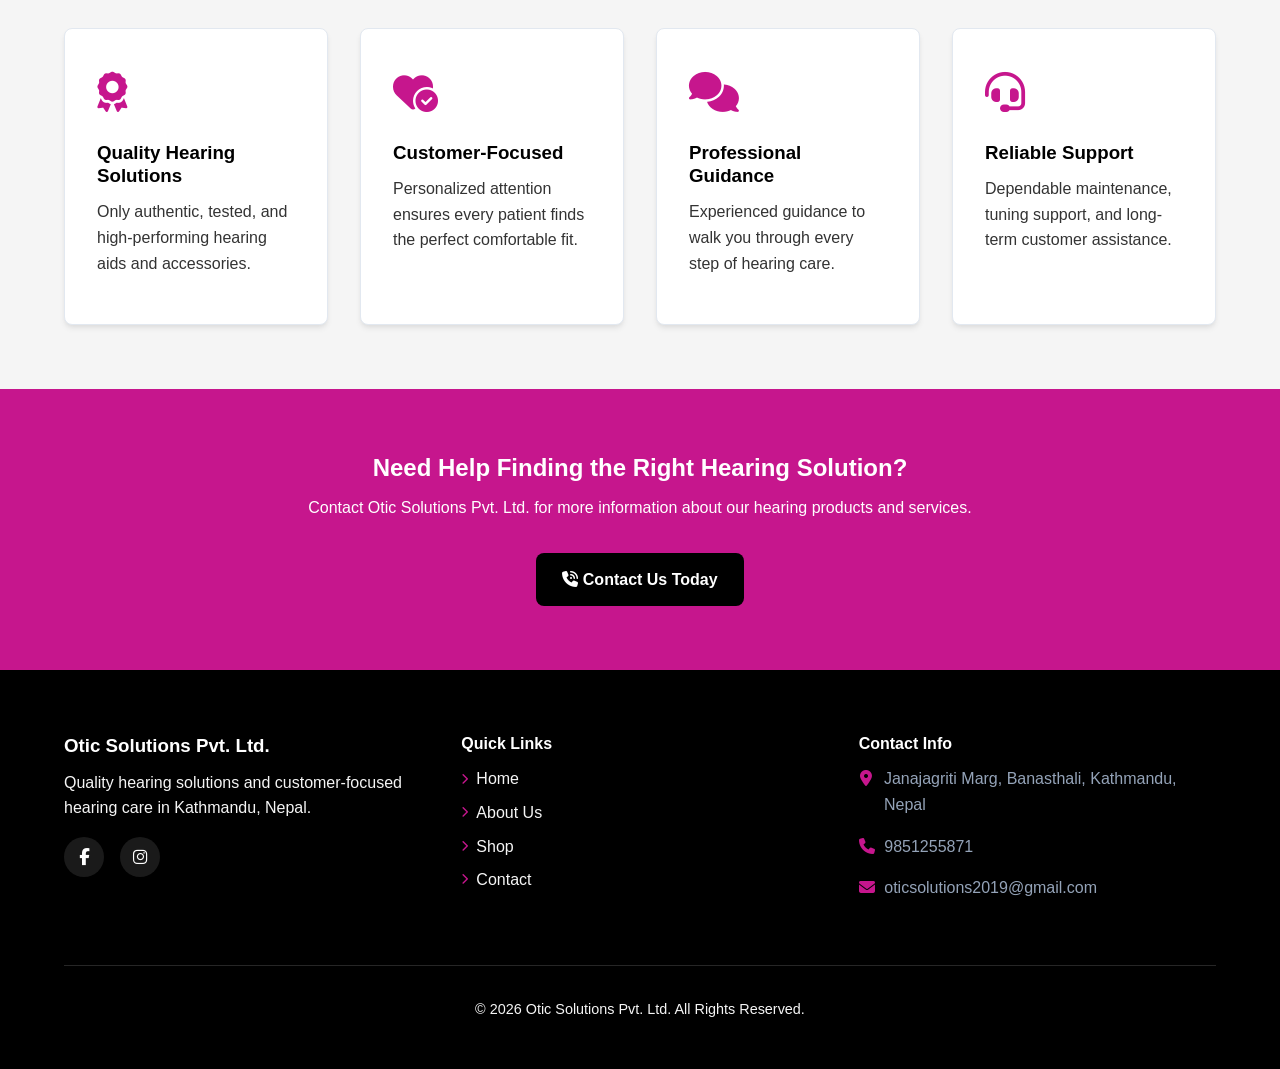
==== commit 19ba855c: "shop" ====
--- a/index.html
+++ b/index.html
@@ -11,13 +11,10 @@
     <link
       rel="stylesheet"
       href="https://cdnjs.cloudflare.com/ajax/libs/font-awesome/6.5.2/css/all.min.css"
-      integrity="sha512-Evv84Mr4kqVGRNSgIGL/F/aIDqQb7xQ2vcrdIwxfjThSH8CSR7PBEakCr51Ck+w+/U6swU2Im1vVX0SVk9ABhg=="
       crossorigin="anonymous"
       referrerpolicy="no-referrer"
     />
     <link rel="stylesheet" href="css/style.css" />
-    <link rel="stylesheet" href="https://cdnjs.cloudflare.com/ajax/libs/font-awesome/6.5.2/css/all.min.css"
->
   </head>
   <body>
     <header class="header">
--- a/css/style.css
+++ b/css/style.css
@@ -241,7 +241,7 @@
       rgba(198, 22, 141, 0.85),
       rgba(168, 15, 117, 0.85)
     ),
-    url('../img/oticon.png');
+    url('../img/background.png');
   background-size: cover, 100%;
   background-position: center, center;
   background-repeat: no-repeat, no-repeat;
@@ -645,6 +645,59 @@
   font-size: 1.1rem;
   font-weight: 700;
   color: var(--primary);
+}
+
+/* Product Availability Badge */
+.product-top {
+  position: relative;
+}
+
+.availability-badge {
+  display: inline-flex;
+  align-items: center;
+  gap: 0.4rem;
+  padding: 0.3rem 0.7rem;
+  border-radius: 999px;
+  font-size: 0.78rem;
+  font-weight: 700;
+  letter-spacing: 0.2px;
+  margin-bottom: 0.75rem;
+}
+
+.availability-badge::before {
+  content: "";
+  width: 8px;
+  height: 8px;
+  border-radius: 50%;
+  display: inline-block;
+}
+
+.availability-badge.available {
+  background-color: #dcfce7;
+  color: #15803d;
+  border: 1px solid #86efac;
+}
+
+.availability-badge.available::before {
+  background-color: #16a34a;
+}
+
+.availability-badge.not-available {
+  background-color: #fee2e2;
+  color: #991b1b;
+  border: 1px solid #fca5a5;
+}
+
+.availability-badge.not-available::before {
+  background-color: #dc2626;
+}
+
+.buy-now-btn:disabled,
+.btn:disabled {
+  opacity: 0.55;
+  cursor: not-allowed;
+  pointer-events: none;
+  filter: grayscale(0.3);
 }
 
 /* CTA Section */
@@ -930,7 +983,7 @@
       rgba(198, 22, 141, 0.88),
       rgba(168, 15, 117, 0.88)
     ),
-    url("../img/oticon.png");
+    url("../img/background.png");
   background-size: cover, 100%;
   background-position: center, center;
   background-repeat: no-repeat, no-repeat;
@@ -1159,7 +1212,7 @@
 
 @media (max-width: 768px) {
   .hamburger { display: flex; }
-  
+
   .nav-menu {
     position: absolute;
     top: 80px;
@@ -1193,10 +1246,10 @@
   }
 
   .grid-2, .grid-3, .grid-4 { grid-template-columns: 1fr; }
-  
+
   .hero h1 { font-size: 2.2rem; }
   .hero p { font-size: 1rem; }
-  
+
   .shop-controls { flex-direction: column; align-items: stretch; }
   .search-bar { max-width: 100%; }
 }
@@ -1438,4 +1491,267 @@
   border: 1px solid var(--border);
   border-radius: var(--radius);
   object-fit: cover;
+}
+
+/* OCR amount-check status shown under the payment screenshot preview */
+.ocr-status {
+  margin-top: 0.6rem;
+  font-size: 0.85rem;
+  font-weight: 600;
+  display: flex;
+  align-items: center;
+  gap: 0.4rem;
+}
+
+.ocr-status.checking {
+  color: var(--slate);
+}
+
+.ocr-status.match {
+  color: #15803d;
+}
+
+.ocr-status.mismatch {
+  color: #b45309;
+}
+
+.ocr-status.unavailable {
+  color: var(--slate);
+  font-weight: 500;
+  font-style: italic;
+}
+
+/* ==========================================================================
+   Payment Method Selector (Fonepay / eSewa / Bank Transfer)
+   ========================================================================== */
+.payment-tabs {
+  display: grid;
+  grid-template-columns: repeat(3, 1fr);
+  gap: 0.65rem;
+  margin-bottom: 1.25rem;
+}
+
+.payment-tab {
+  display: flex;
+  flex-direction: column;
+  align-items: center;
+  justify-content: center;
+  gap: 0.35rem;
+  padding: 0.75rem 0.5rem;
+  border: 1.5px solid var(--border);
+  border-radius: var(--radius);
+  cursor: pointer;
+  text-align: center;
+  transition: var(--transition);
+  background: var(--white);
+}
+
+.payment-tab i {
+  font-size: 1.2rem;
+  color: var(--primary);
+}
+
+.payment-tab span {
+  font-size: 0.82rem;
+  font-weight: 600;
+}
+
+.payment-tab:has(input:checked) {
+  border-color: var(--primary);
+  background-color: #fdf2f9;
+  box-shadow: 0 0 0 2px rgba(198, 22, 141, 0.15);
+}
+
+.payment-tab input {
+  position: absolute;
+  width: 1px;
+  height: 1px;
+  opacity: 0;
+}
+
+.payment-method-panel {
+  display: none;
+  border: 1px solid var(--border);
+  border-radius: var(--radius);
+  padding: 1.1rem;
+  margin-bottom: 1rem;
+  background-color: var(--light-gray);
+}
+
+.payment-method-panel.active {
+  display: block;
+}
+
+.payment-method-panel h4 {
+  margin-bottom: 0.5rem;
+  font-size: 0.98rem;
+}
+
+.payment-method-panel p {
+  font-size: 0.9rem;
+  margin-bottom: 0.5rem;
+}
+
+.payment-info-list {
+  list-style: none;
+  margin: 0.5rem 0;
+  font-size: 0.9rem;
+}
+
+.payment-info-list li {
+  display: flex;
+  justify-content: space-between;
+  padding: 0.3rem 0;
+  border-bottom: 1px dashed var(--border);
+}
+
+.payment-info-list li span:first-child {
+  color: var(--slate);
+}
+
+.payment-info-list li span:last-child {
+  font-weight: 600;
+}
+
+.payment-manual-note {
+  display: flex;
+  align-items: flex-start;
+  gap: 0.5rem;
+  font-size: 0.85rem;
+  color: var(--primary-dark);
+  background-color: #fdf2f9;
+  border: 1px solid #f3c1e0;
+  border-radius: var(--radius);
+  padding: 0.6rem 0.8rem;
+  margin-top: 0.75rem;
+}
+
+.payment-manual-note i {
+  margin-top: 0.15rem;
+}
+
+@media (max-width: 480px) {
+  .payment-tabs {
+    grid-template-columns: 1fr;
+  }
+}
+
+/* ==========================================================================
+   Product Skeleton Loading State
+   ========================================================================== */
+.skeleton-card {
+  background: var(--white);
+  border-radius: var(--radius);
+  border: 1px solid var(--border);
+  overflow: hidden;
+  box-shadow: var(--shadow);
+}
+
+.skeleton-shimmer {
+  background: linear-gradient(90deg, var(--light-gray) 25%, #eaeaea 37%, var(--light-gray) 63%);
+  background-size: 400% 100%;
+  animation: skeleton-loading 1.4s ease infinite;
+}
+
+.skeleton-img {
+  height: 220px;
+}
+
+.skeleton-line {
+  height: 14px;
+  border-radius: 4px;
+  margin: 1rem 1.5rem 0;
+}
+
+.skeleton-line.short {
+  width: 55%;
+  margin-bottom: 1.5rem;
+}
+
+@keyframes skeleton-loading {
+  0% { background-position: 100% 50%; }
+  100% { background-position: 0 50%; }
+}
+
+/* ==========================================================================
+   Global Loading Overlay
+   ========================================================================== */
+.global-loader-overlay {
+  position: fixed;
+  inset: 0;
+  background: rgba(255, 255, 255, 0.85);
+  display: none;
+  align-items: center;
+  justify-content: center;
+  flex-direction: column;
+  gap: 1rem;
+  z-index: 10000;
+  backdrop-filter: blur(2px);
+}
+
+.global-loader-overlay.active {
+  display: flex;
+}
+
+.global-loader-spinner {
+  width: 44px;
+  height: 44px;
+  border: 4px solid var(--border);
+  border-top-color: var(--primary);
+  border-radius: 50%;
+  animation: global-spin 0.8s linear infinite;
+}
+
+.global-loader-text {
+  font-weight: 600;
+  color: var(--primary-dark);
+  font-size: 0.95rem;
+}
+
+@keyframes global-spin {
+  to { transform: rotate(360deg); }
+}
+
+/* Toast notifications for global, non-form errors */
+.toast-container {
+  position: fixed;
+  bottom: 1.5rem;
+  right: 1.5rem;
+  z-index: 10001;
+  display: flex;
+  flex-direction: column;
+  gap: 0.6rem;
+  max-width: 320px;
+}
+
+.toast {
+  background: var(--white);
+  border-left: 4px solid var(--primary);
+  box-shadow: var(--shadow-lg);
+  border-radius: var(--radius);
+  padding: 0.85rem 1rem;
+  font-size: 0.88rem;
+  animation: toast-in 0.25s ease;
+}
+
+.toast.toast-error {
+  border-left-color: #dc2626;
+}
+
+.toast.toast-success {
+  border-left-color: #16a34a;
+}
+
+@keyframes toast-in {
+  from { opacity: 0; transform: translateY(8px); }
+  to { opacity: 1; transform: translateY(0); }
+}
+
+@media (max-width: 480px) {
+  .toast-container {
+    right: 0.75rem;
+    left: 0.75rem;
+    bottom: 0.75rem;
+    max-width: none;
+  }
 }
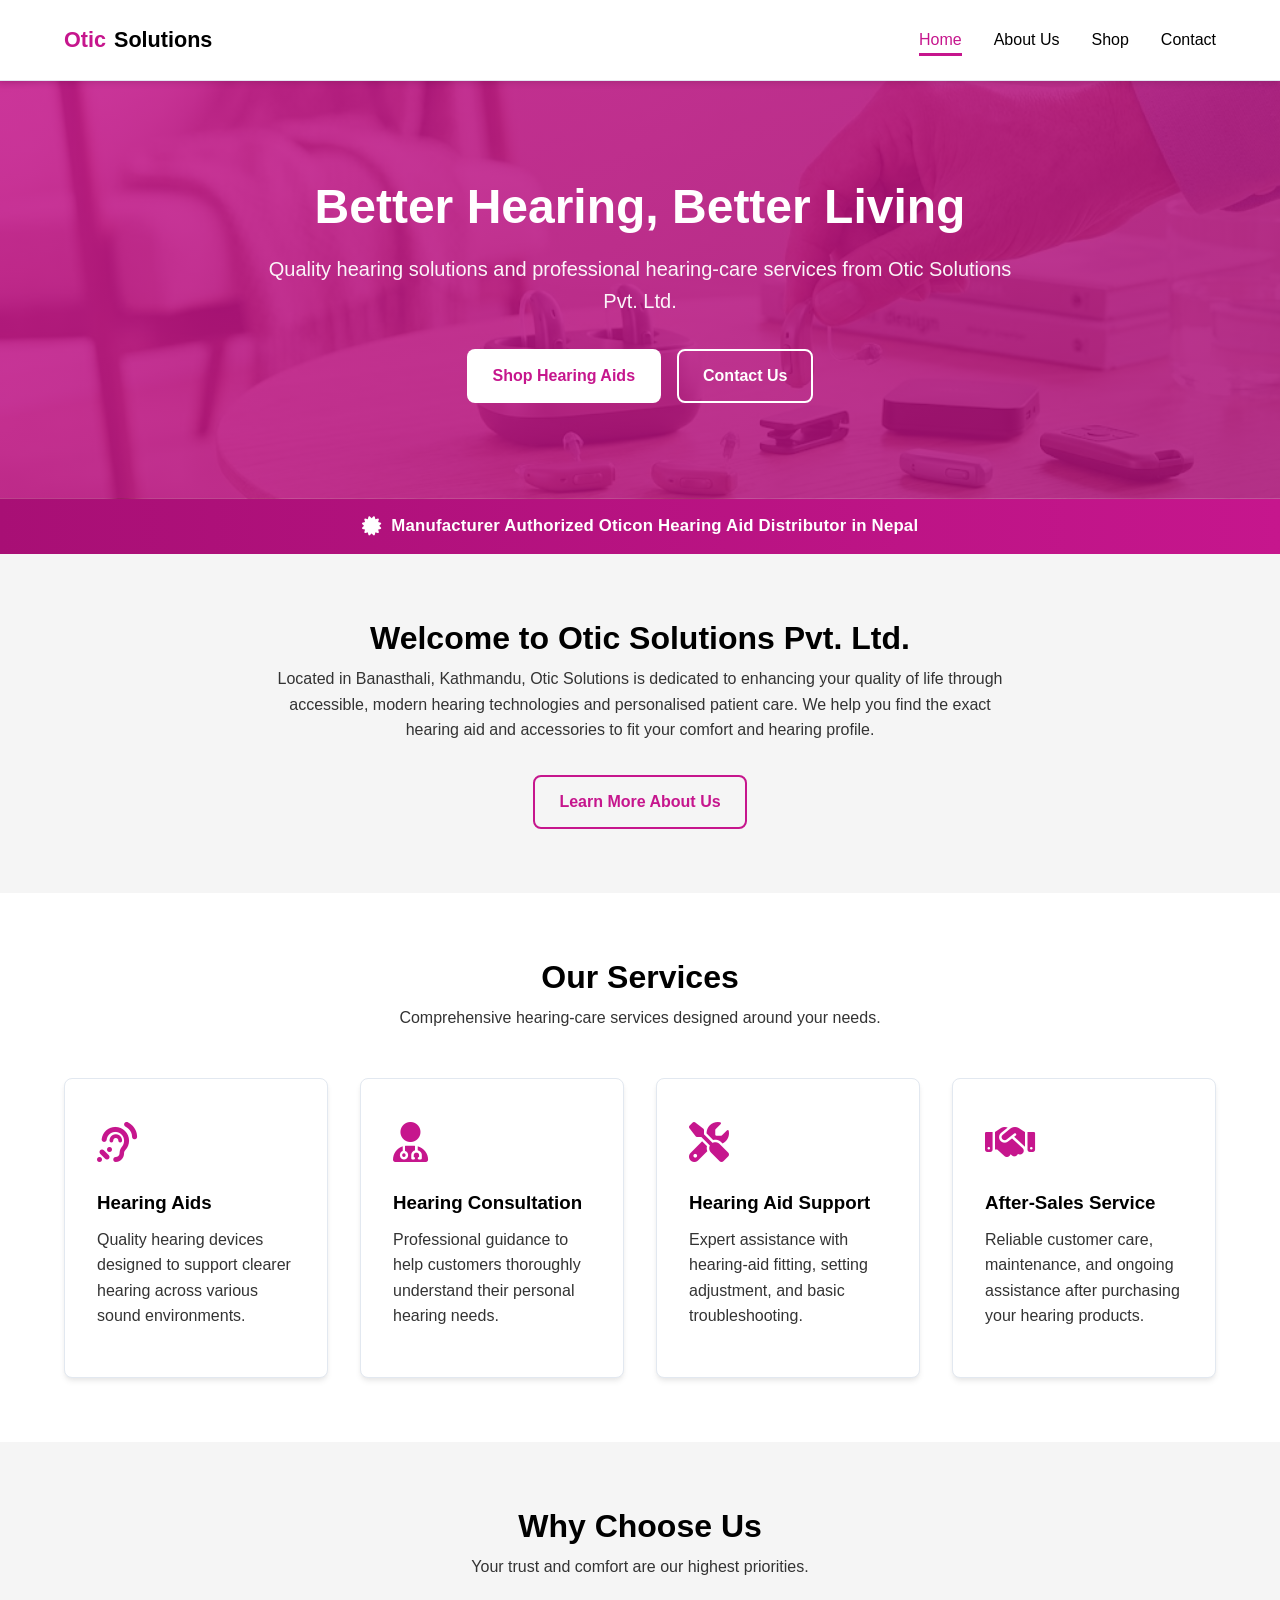
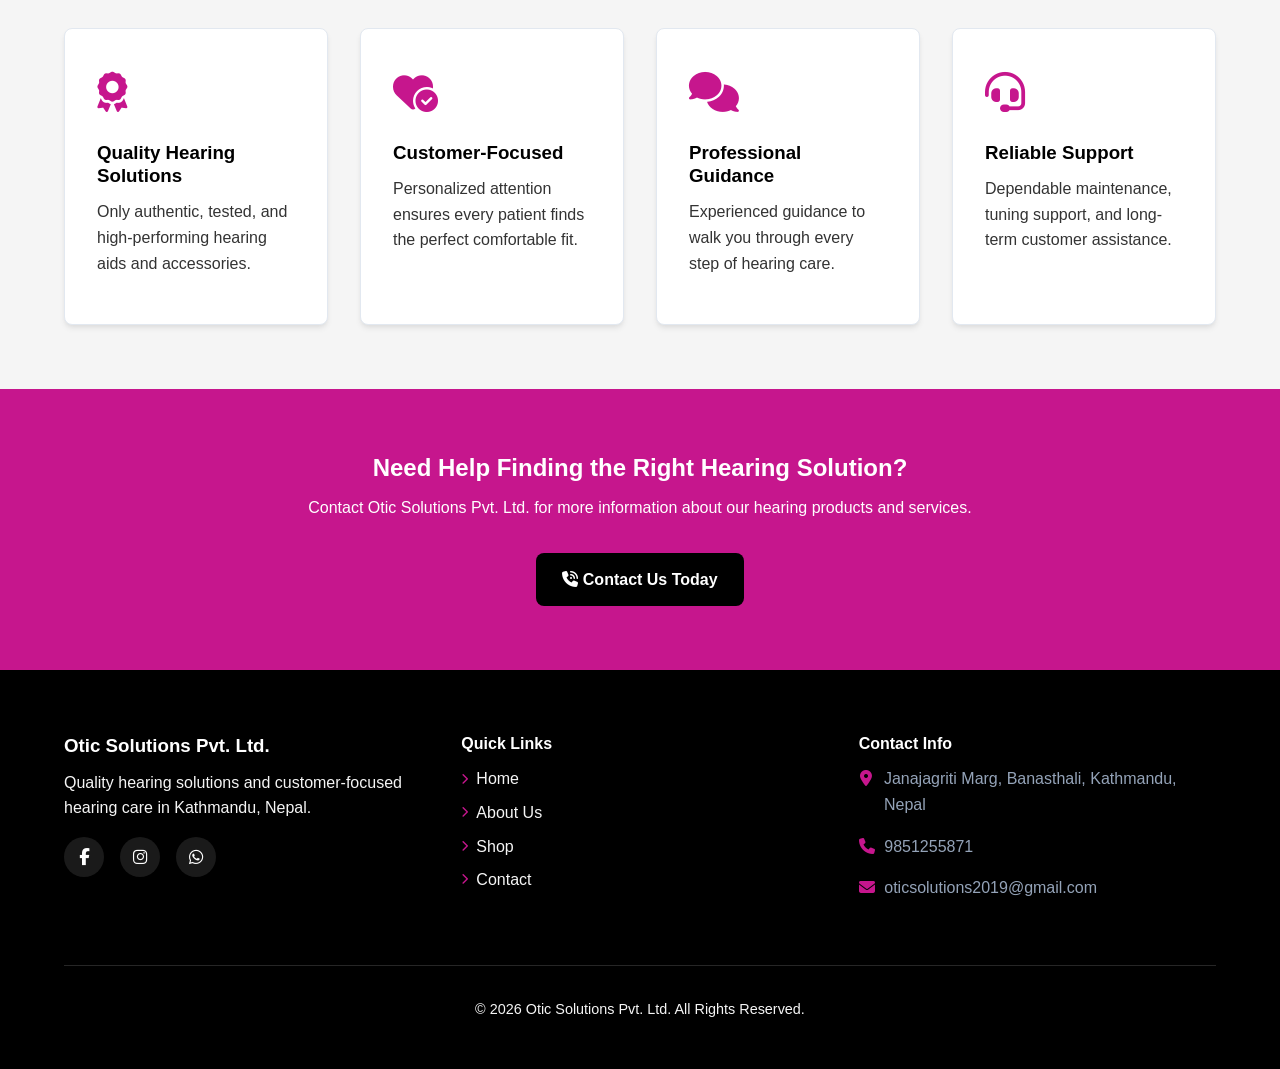
==== commit 61377cdc: "minor changes" ====
--- a/index.html
+++ b/index.html
@@ -60,7 +60,9 @@
     <div class="trust-badge">
       <div class="container trust-badge-inner">
         <i class="fa-solid fa-certificate"></i>
-        <span>Manufacturer Authorized Oticon Hearing Aid Distributor in Nepal</span>
+        <span
+          >Manufacturer Authorized Oticon Hearing Aid Distributor in Nepal</span
+        >
       </div>
     </div>
 
@@ -103,7 +105,9 @@
             </p>
           </div>
           <div class="card">
-            <div class="card-icon"><i class="fa-solid fa-screwdriver-wrench"></i></div>
+            <div class="card-icon">
+              <i class="fa-solid fa-screwdriver-wrench"></i>
+            </div>
             <h3>Hearing Aid Support</h3>
             <p>
               Expert assistance with hearing-aid fitting, setting adjustment,
@@ -138,7 +142,9 @@
             </p>
           </div>
           <div class="card">
-            <div class="card-icon"><i class="fa-solid fa-heart-circle-check"></i></div>
+            <div class="card-icon">
+              <i class="fa-solid fa-heart-circle-check"></i>
+            </div>
             <h3>Customer-Focused</h3>
             <p>
               Personalized attention ensures every patient finds the perfect
@@ -177,63 +183,6 @@
         >
       </div>
     </section>
-
-    <div class="modal-overlay" id="cart-modal">
-      <div class="modal-container">
-        <button class="modal-close" id="cart-close-btn">&times;</button>
-        <h2>Your Shopping Cart</h2>
-        <div id="cart-items-container" style="margin-top: 1rem"></div>
-        <div class="cart-summary">
-          <span>Total:</span>
-          <span id="cart-total-price">NPR 0</span>
-        </div>
-        <button
-          class="btn btn-primary"
-          id="checkout-btn"
-          style="width: 100%; margin-top: 1rem"
-        >
-          Proceed to Order
-        </button>
-
-        <div
-          id="checkout-form-container"
-          style="
-            display: none;
-            margin-top: 2rem;
-            border-top: 1px solid var(--border);
-            padding-top: 1rem;
-          "
-        >
-          <h3>Customer Details</h3>
-          <div id="order-alert"></div>
-          <form id="order-form">
-            <div class="form-group">
-              <label for="order-name">Full Name *</label>
-              <input type="text" id="order-name" required />
-            </div>
-            <div class="form-group">
-              <label for="order-phone">Phone Number *</label>
-              <input type="tel" id="order-phone" required />
-            </div>
-            <div class="form-group">
-              <label for="order-email">Email Address *</label>
-              <input type="email" id="order-email" required />
-            </div>
-            <div class="form-group">
-              <label for="order-address">Delivery Address *</label>
-              <input type="text" id="order-address" required />
-            </div>
-            <div class="form-group">
-              <label for="order-notes">Order Notes</label>
-              <textarea id="order-notes" rows="2"></textarea>
-            </div>
-            <button type="submit" class="btn btn-primary" style="width: 100%">
-              Place Demo Order
-            </button>
-          </form>
-        </div>
-      </div>
-    </div>
 
     <footer class="footer">
       <div class="container">
@@ -261,22 +210,50 @@
                 aria-label="Instagram"
                 ><i class="fa-brands fa-instagram"></i
               ></a>
+              <a
+                href="https://wa.me/9779851255871"
+                target="_blank"
+                rel="noopener"
+                class="social-btn"
+                aria-label="WhatsApp"
+                ><i class="fa-brands fa-whatsapp"></i
+              ></a>
             </div>
           </div>
           <div>
             <h4>Quick Links</h4>
             <ul class="footer-links">
-              <li><a href="index.html"><i class="fa-solid fa-chevron-right"></i> Home</a></li>
-              <li><a href="about.html"><i class="fa-solid fa-chevron-right"></i> About Us</a></li>
-              <li><a href="shop.html"><i class="fa-solid fa-chevron-right"></i> Shop</a></li>
-              <li><a href="contact.html"><i class="fa-solid fa-chevron-right"></i> Contact</a></li>
+              <li>
+                <a href="index.html"
+                  ><i class="fa-solid fa-chevron-right"></i> Home</a
+                >
+              </li>
+              <li>
+                <a href="about.html"
+                  ><i class="fa-solid fa-chevron-right"></i> About Us</a
+                >
+              </li>
+              <li>
+                <a href="shop.html"
+                  ><i class="fa-solid fa-chevron-right"></i> Shop</a
+                >
+              </li>
+              <li>
+                <a href="contact.html"
+                  ><i class="fa-solid fa-chevron-right"></i> Contact</a
+                >
+              </li>
             </ul>
           </div>
           <div>
             <h4>Contact Info</h4>
             <p class="footer-contact-item">
-              <i class="fa-solid fa-location-dot"></i> <a href="https://maps.app.goo.gl/Ei35cJYQdCSMB6tg8" style="color: #94a3b8">Janajagriti Marg,
-              Banasthali, Kathmandu, Nepal</a>
+              <i class="fa-solid fa-location-dot"></i>
+              <a
+                href="https://maps.app.goo.gl/Ei35cJYQdCSMB6tg8"
+                style="color: #94a3b8"
+                >Janajagriti Marg, Banasthali, Kathmandu, Nepal</a
+              >
             </p>
             <p class="footer-contact-item">
               <i class="fa-solid fa-phone"></i>
@@ -300,4 +277,4 @@
 
     <script src="js/script.js"></script>
   </body>
-</html>+</html>
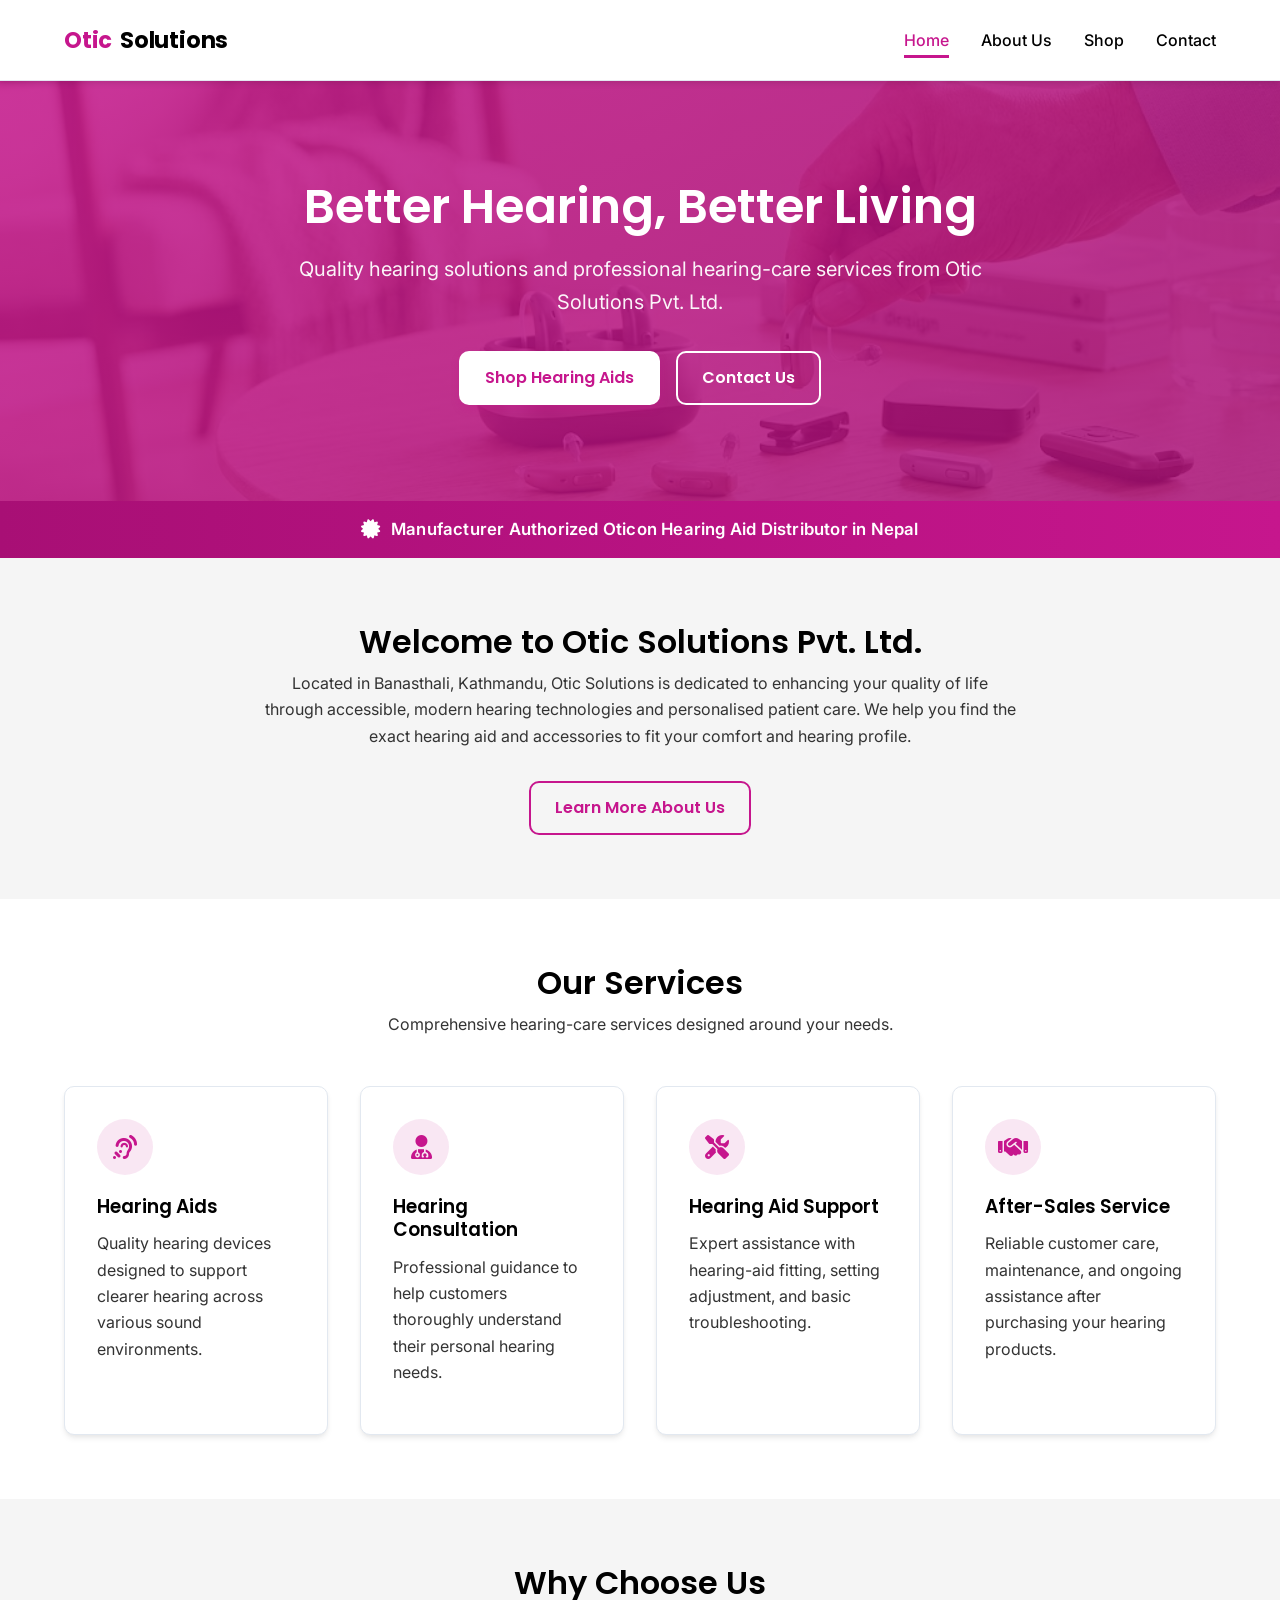
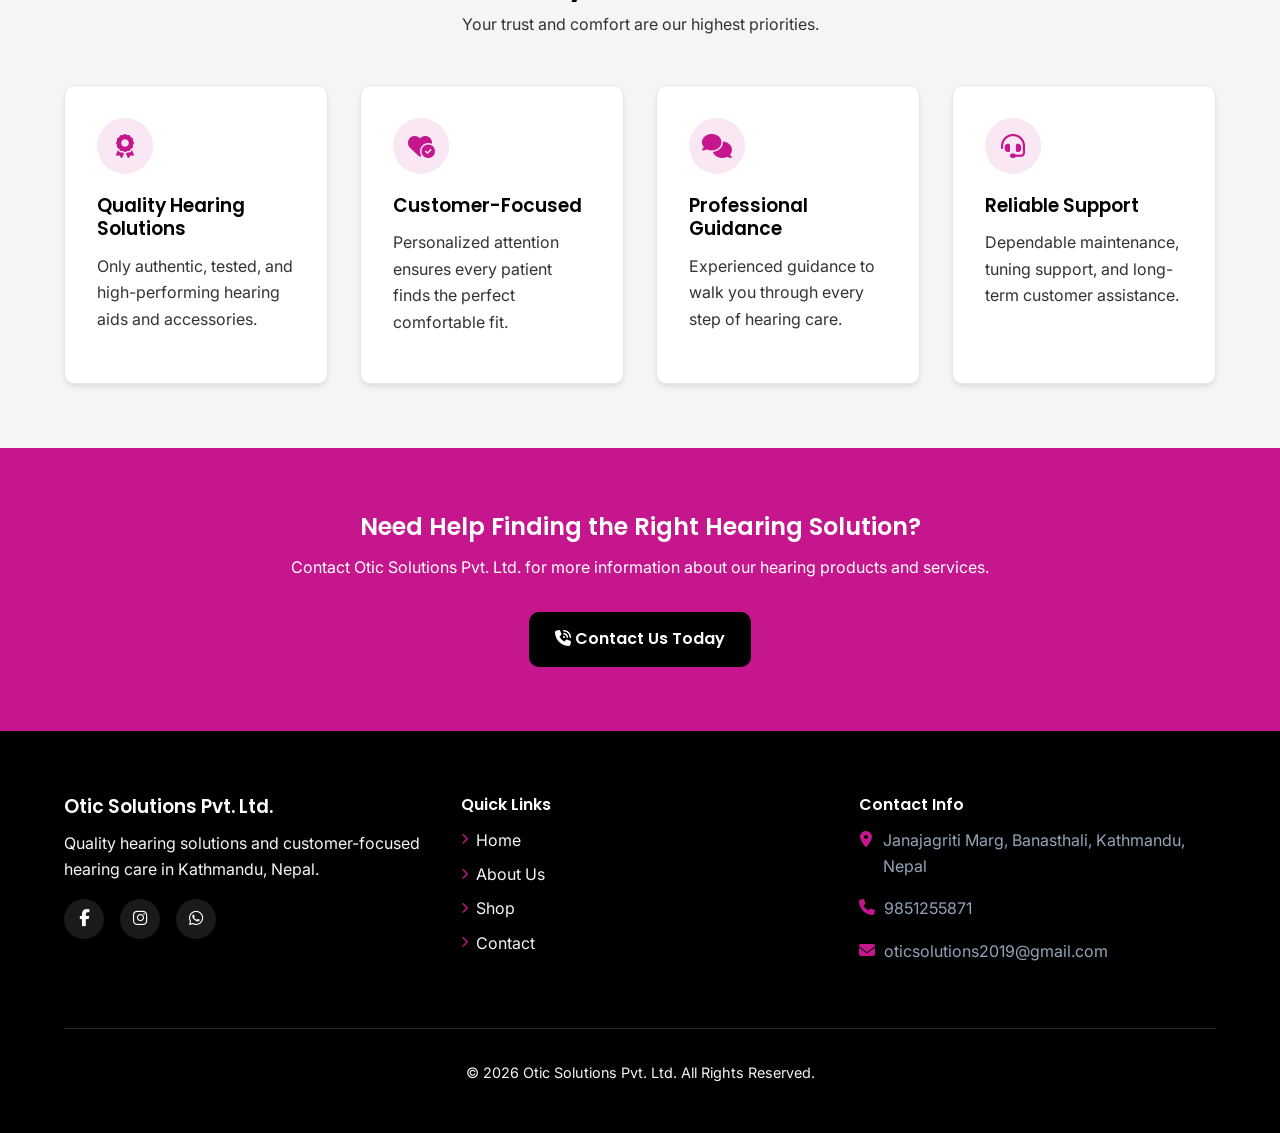
==== commit b30353ce: "Update index.html layout" ====
--- a/index.html
+++ b/index.html
@@ -8,13 +8,19 @@
       content="Otic Solutions Pvt. Ltd. provides quality hearing aids and expert hearing care services in Banasthali, Kathmandu, Nepal."
     />
     <title>Otic Solutions Pvt. Ltd.</title>
+    <link rel="preconnect" href="https://fonts.googleapis.com" />
+    <link rel="preconnect" href="https://fonts.gstatic.com" crossorigin />
+    <link
+      href="https://fonts.googleapis.com/css2?family=Inter:wght@400;500;600&family=Poppins:wght@600;700;800&display=swap"
+      rel="stylesheet"
+    />
     <link
       rel="stylesheet"
       href="https://cdnjs.cloudflare.com/ajax/libs/font-awesome/6.5.2/css/all.min.css"
       crossorigin="anonymous"
       referrerpolicy="no-referrer"
     />
-    <link rel="stylesheet" href="css/style.css" />
+    <link rel="stylesheet" href="css/style.css?v=3" />
   </head>
   <body>
     <header class="header">
@@ -277,4 +283,4 @@
 
     <script src="js/script.js"></script>
   </body>
-</html>
+</html>
--- a/css/style.css
+++ b/css/style.css
@@ -1,6 +1,7 @@
 /* ==========================================================================
    Otic Solutions Pvt. Ltd. - Main Stylesheet
    Theme: Oticon Magenta Palette (#C6168D)
+   Type: Poppins (headings) / Inter (body) — loaded via Google Fonts in <head>
    ========================================================================== */
 
 :root {
@@ -11,10 +12,12 @@
   --light-gray: #F5F5F5;
   --border: #e2e8f0;
   --slate: #333333;
+  --font-body: "Inter", -apple-system, BlinkMacSystemFont, "Segoe UI", Roboto, Helvetica, Arial, sans-serif;
+  --font-heading: "Poppins", "Inter", -apple-system, BlinkMacSystemFont, "Segoe UI", Roboto, Helvetica, Arial, sans-serif;
   --shadow: 0 4px 6px -1px rgba(0, 0, 0, 0.08), 0 2px 4px -1px rgba(0, 0, 0, 0.04);
   --shadow-lg: 0 10px 15px -3px rgba(0, 0, 0, 0.12), 0 4px 6px -2px rgba(0, 0, 0, 0.05);
-  --radius: 8px;
-  --transition: all 0.3s ease;
+  --radius: 10px;
+  --transition: all 0.25s ease;
 }
 
 * {
@@ -23,14 +26,19 @@
   padding: 0;
 }
 
+html {
+  scroll-behavior: smooth;
+}
+
 body {
-  font-family: -apple-system, BlinkMacSystemFont, "Segoe UI", Roboto, Helvetica, Arial, sans-serif;
+  font-family: var(--font-body);
   color: var(--slate);
   background-color: var(--light-gray);
-  line-height: 1.6;
+  line-height: 1.65;
   display: flex;
   flex-direction: column;
   min-height: 100vh;
+  -webkit-font-smoothing: antialiased;
 }
 
 a {
@@ -49,11 +57,23 @@
   display: block;
 }
 
+/* Visible keyboard focus for accessibility */
+a:focus-visible,
+button:focus-visible,
+input:focus-visible,
+textarea:focus-visible,
+select:focus-visible {
+  outline: 2px solid var(--primary);
+  outline-offset: 2px;
+}
+
 /* Typography */
 h1, h2, h3, h4 {
+  font-family: var(--font-heading);
   color: var(--black);
   line-height: 1.25;
   margin-bottom: 0.75rem;
+  font-weight: 600;
 }
 
 p {
@@ -94,6 +114,7 @@
   padding: 0.75rem 1.5rem;
   font-size: 1rem;
   font-weight: 600;
+  font-family: var(--font-heading);
   border-radius: var(--radius);
   border: 2px solid transparent;
   cursor: pointer;
@@ -104,11 +125,14 @@
 .btn-primary {
   background-color: var(--primary);
   color: var(--white);
+  box-shadow: 0 4px 10px -2px rgba(198, 22, 141, 0.4);
 }
 
 .btn-primary:hover {
   background-color: var(--primary-dark);
   color: var(--white);
+  transform: translateY(-2px);
+  box-shadow: 0 8px 16px -4px rgba(198, 22, 141, 0.45);
 }
 
 .btn-outline {
@@ -120,6 +144,7 @@
 .btn-outline:hover {
   background-color: var(--primary);
   color: var(--white);
+  transform: translateY(-2px);
 }
 
 .btn-secondary {
@@ -150,8 +175,10 @@
 }
 
 .logo {
-  font-size: 1.35rem;
+  font-family: var(--font-heading);
+  font-size: 1.4rem;
   font-weight: 700;
+  letter-spacing: -0.01em;
   color: var(--primary);
   display: flex;
   align-items: center;
@@ -231,6 +258,19 @@
   background-color: var(--black);
   border-radius: 2px;
   transition: var(--transition);
+  transform-origin: center;
+}
+
+.hamburger.active span:nth-child(1) {
+  transform: translateY(8px) rotate(45deg);
+}
+
+.hamburger.active span:nth-child(2) {
+  opacity: 0;
+}
+
+.hamburger.active span:nth-child(3) {
+  transform: translateY(-8px) rotate(-45deg);
 }
 
 /* Hero Section */
@@ -325,9 +365,16 @@
 }
 
 .card-icon {
-  font-size: 2.5rem;
-  color: var(--primary);
-  margin-bottom: 1rem;
+  width: 56px;
+  height: 56px;
+  display: flex;
+  align-items: center;
+  justify-content: center;
+  border-radius: 50%;
+  background: rgba(198, 22, 141, 0.1);
+  font-size: 1.5rem;
+  color: var(--primary);
+  margin-bottom: 1.25rem;
 }
 
 /* Eyebrow / Kicker Label */
@@ -957,7 +1004,10 @@
 }
 
 .social-links {
-  display: flex;
+  display: flex !important;
+  flex-direction: row !important;
+  flex-wrap: nowrap !important;
+  align-items: center !important;
   gap: 1rem;
   margin-top: 1rem;
 }
@@ -965,6 +1015,7 @@
 .social-btn:hover {
   background-color: var(--primary);
   color: var(--white);
+  transform: translateY(-3px);
 }
 
 .footer-bottom {
@@ -1297,12 +1348,15 @@
   }
 
   .social-links {
-    flex-direction: column;
-    align-items: stretch;
-  }
-
-  .social-links .btn {
-    width: 100%;
+    display: flex !important;
+    flex-direction: row !important;
+    flex-wrap: nowrap !important;
+    justify-content: center !important;
+    align-items: center !important;
+  }
+
+  .social-btn {
+    flex-shrink: 0;
   }
 
   .hero-buttons {
